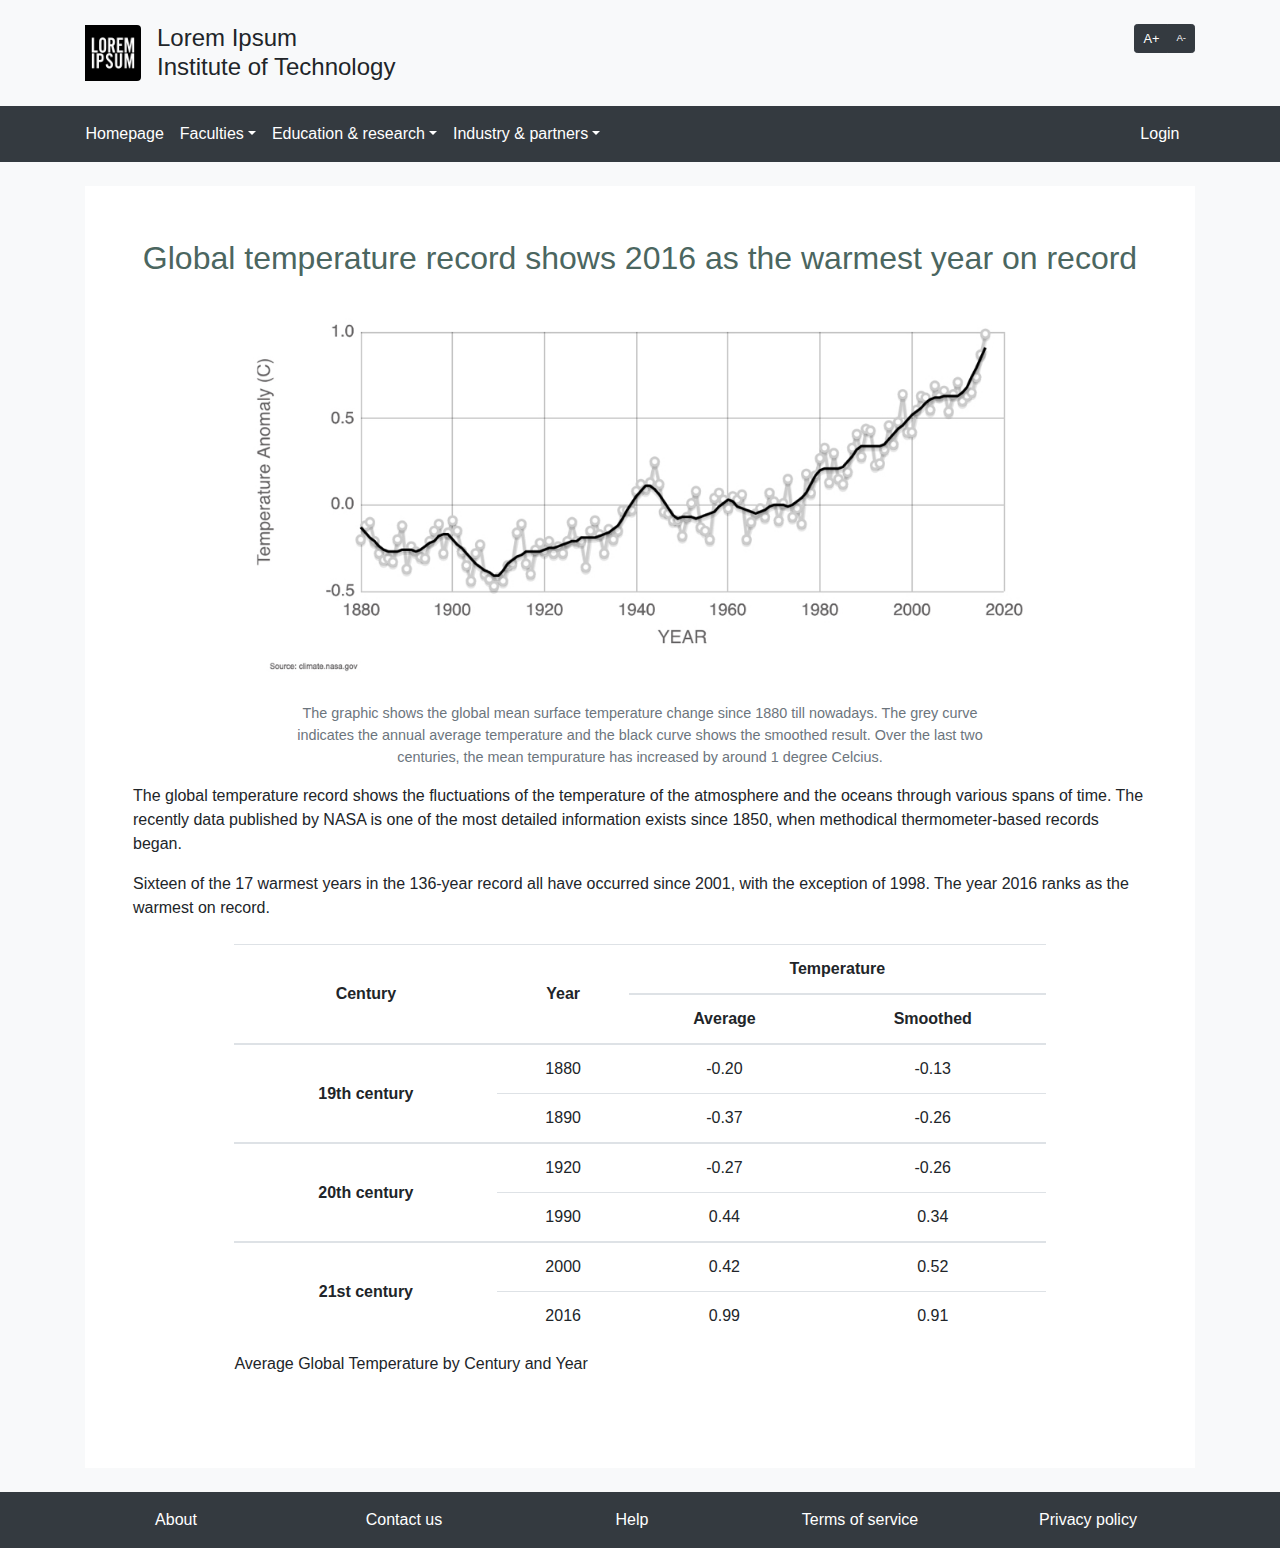
==== src/article.html @ b4b577c5 "#15 adds aria lable to toggle navbar button" ====
<!DOCTYPE html>
<html lang="en" id="root">
  <head>
    <meta charset="UTF-8" />
    <meta
      name="viewport"
      content="width=device-width, initial-scale=1, shrink-to-fit=no"
    />
    <meta http-equiv="X-UA-Compatible" content="ie=edge" />
    <title>Lorem Ipsum Institute of Technolgoy</title>
    <link href="./css/bootstrap.css" rel="stylesheet" />
    <link href="./css/common.css" rel="stylesheet" />
    <link href="./css/article.css" rel="stylesheet" />
  </head>

  <body class="d-flex flex-column bg-light">
    <header class="container-fluid d-none d-lg-block my-4 header" role="banner">
      <div class="container">
        <div class="row no-gutters">
          <div class="col-8 media">
            <img
              class="align-self-center mr-3 rounded-right logo"
              src="./img/logo.jpg"
            />
            <div class="media-body align-self-center">
              <div class="mb-0 title">
                Lorem Ipsum <br />Institute of Technology
              </div>
            </div>
          </div>
          <div class="col-4">
            <div class="btn-toolbar justify-content-end">
              <div class="btn-group btn-group-sm">
                <button
                  class="btn btn-dark font-increase-button"
                  id="font-increase-button"
                  aria-label="Increase font size"
                >
                  A+
                </button>
                <button
                  class="btn btn-dark font-decrease-button"
                  id="font-decrease-button"
                  aria-label="Decrease font size"
                >
                  A-
                </button>
              </div>
            </div>
          </div>
        </div>
      </div>
    </header>

    <nav class="container-fluid bg-dark nav" role="navigation">
      <div class="container">
        <div class="navbar navbar-dark bg-dark navbar-expand-lg px-0">
          <div class="navbar-brand d-lg-none">
            <img
              class="rounded-right"
              src="./img/logo.jpg"
              width="40"
              height="40"
            />
          </div>
          <button class="navbar-toggler" aria-label="collapse navbar" type="button">
            <span class="navbar-toggler-icon"></span>
          </button>
          <div class="collapse navbar-collapse" id="nav-bar-content">
            <div class="navbar-nav mr-auto">
              <div class="nav-item">
                <a class="nav-link" href="./" role="button">Homepage</a>
              </div>
              <div class="nav-item dropdown">
                <a
                  class="nav-link dropdown-toggle"
                  href="#"
                  id="nav-bar-faculties"
                  role="button"
                  >Faculties</a
                >
                <div class="dropdown-menu">
                  <div>
                    <a
                      class="dropdown-item"
                      href="./empty.html?title=Applied+sciences"
                      role="button"
                      >Applied sciences</a
                    >
                  </div>
                  <div>
                    <a
                      class="dropdown-item"
                      href="./empty.html?title=Architecture+%26+planning"
                      role="button"
                      >Architecture &amp; planning</a
                    >
                  </div>
                  <div>
                    <a
                      class="dropdown-item"
                      href="./empty.html?title=Construction+%26+environment"
                      role="button"
                      >Construction &amp; environment</a
                    >
                  </div>
                  <div>
                    <a
                      class="dropdown-item"
                      href="./empty.html?title=Engineering"
                      role="button"
                      >Engineering</a
                    >
                  </div>
                  <div>
                    <a
                      class="dropdown-item"
                      href="./empty.html?title=Health+%26+social+sciences"
                      role="button"
                      >Health &amp; social sciences</a
                    >
                  </div>
                </div>
              </div>
              <div class="nav-item dropdown">
                <a
                  class="nav-link dropdown-toggle"
                  href="#"
                  id="nav-bar-education"
                  role="button"
                  >Education &amp; research</a
                >
                <div class="dropdown-menu">
                  <div>
                    <a
                      class="dropdown-item"
                      href="./empty.html?title=Bachelor"
                      role="button"
                      >Bachelor</a
                    >
                  </div>
                  <div>
                    <a
                      class="dropdown-item"
                      href="./empty.html?title=Master"
                      role="button"
                      >Master</a
                    >
                  </div>
                  <div>
                    <a
                      class="dropdown-item"
                      href="./empty.html?title=Continuing+education"
                      role="button"
                      >Continuing education</a
                    >
                  </div>
                  <div>
                    <a
                      class="dropdown-item"
                      href="./empty.html?title=Doctorate"
                      role="button"
                      >Doctorate</a
                    >
                  </div>
                </div>
              </div>
              <div class="nav-item dropdown">
                <a
                  class="nav-link dropdown-toggle"
                  href="#"
                  id="nav-bar-industry"
                  role="button"
                  >Industry &amp; partners</a
                >
                <div class="dropdown-menu">
                  <div>
                    <a
                      class="dropdown-item"
                      href="./empty.html?title=Public+relations"
                      role="button"
                      >Public relations</a
                    >
                  </div>
                  <div>
                    <a
                      class="dropdown-item"
                      href="./empty.html?title=Commercialization"
                      role="button"
                      >Commercialization</a
                    >
                  </div>
                  <div>
                    <a
                      class="dropdown-item"
                      href="./empty.html?title=Sponsors+%26+partners"
                      role="button"
                      >Sponsors &amp; partners</a
                    >
                  </div>
                </div>
              </div>
            </div>
            <div class="navbar-nav">
              <div class="nav-item">
                <a class="nav-link" href="./login.html" role="button">Login</a>
              </div>
            </div>
          </div>
        </div>
        <div class="d-lg-none">
          <div class="btn-toolbar justify-content-end">
            <div class="btn-group btn-group-sm">
              <button
                class="btn btn-dark text-white font-increase-button"
                id="font-increase-button-1"
                aria-label="Increase font size"
              >
                A+
              </button>
              <button
                class="btn btn-dark text-white font-decrease-button"
                id="font-decrease-button-1"
                aria-label="Decrease font size"
              >
                A-
              </button>
            </div>
          </div>
        </div>
      </div>
    </nav>

    <main class="container mt-4 main" id="main" role="main">
      <div class="p-5 bg-white">
        <div class="text-primary text-center mb-4 title">
          Global temperature record shows 2016 as the warmest year on record
        </div>
        <div class="text-center wrapper">
          <img src="./img/temperature.jpg" class="figure-img img-fluid" />
          <p class="figure-caption text-center px-5">
            The graphic shows the global mean surface temperature change since
            1880 till nowadays. The grey curve indicates the annual average
            temperature and the black curve shows the smoothed result. Over the
            last two centuries, the mean tempurature has increased by around 1
            degree Celcius.
          </p>
        </div>
            <p>The global temperature record shows the fluctuations of the temperature of the atmosphere and the oceans through
                various spans of time. The recently data published by NASA is one of the most detailed information exists
                since 1850, when methodical thermometer-based records began.
            </p>
            <p>Sixteen of the 17 warmest years in the 136-year record all have occurred since 2001, with the exception of 1998.
                The year 2016 ranks as the warmest on record.</p>
            <div class="table-responsive mt-4 wrapper">
                <table class="table text-center">
                    <caption>
                        <p>Average Global Temperature by Century and Year</p>
                    </caption>
                    <col>
                    <col>
                    <colgroup span="2"></colgroup>
                    <thead>
                        <tr>
                            <th class="align-middle" scope="colgroup" rowspan="2">Century</th>
                            <th class="align-middle" scope="colgroup" rowspan="2">Year</th>
                            <th class="align-middle" scope="colgroup" colspan="2">Temperature</th>
                        </tr>
                        <tr>
                            <th class="align-middle" scope="col">Average</th>
                            <th class="align-middle" scope="col">Smoothed</th>
                        </tr>
                    </thead>
                    <tbody>
                        <tr>
                            <th class="align-middle" scope="rowgroup" rowspan="2">19th century</th>
                            <td>1880</td>
                            <td>-0.20</td>
                            <td>-0.13</td>
                        </tr>
                        <tr>
                            <td>1890</td>
                            <td>-0.37</td>
                            <td>-0.26</td>
                        </tr>
                    </tbody>
                    <tbody>
                        <tr>
                            <th class="align-middle" scope="rowgroup" rowspan="2">20th century</th>
                            <td>1920</td>
                            <td>-0.27</td>
                            <td>-0.26</td>
                        </tr>
                        <tr>
                            <td>1990</td>
                            <td>0.44</td>
                            <td>0.34</td>
                        </tr>
                    </tbody>
                    <tbody>
                        <tr>
                            <th class="align-middle" scope="rowgroup" rowspan="2">21st century</th>
                            <td>2000</td>
                            <td>0.42</td>
                            <td>0.52</td>
                        </tr>
                        <tr>
                            <td>2016</td>
                            <td>0.99</td>
                            <td>0.91</td>
                        </tr>
                    </tbody>
                </table>
            </div>
        </div>
    </main>

    <footer class="container-fluid bg-dark mt-4 footer" role="contentinfo">
      <div class="container text-center py-3">
        <div class="row justify-content-around">
          <a
            class="col-12 col-md mr-3 text-white"
            href="./empty.html?title=About"
            role="button"
            >About</a
          >
          <a
            class="col-12 col-md mr-3 text-white"
            href="./empty.html?title=Contact+us"
            role="button"
            >Contact us</a
          >
          <a
            class="col-12 col-md mr-3 text-white"
            href="./empty.html?title=Help"
            role="button"
            >Help</a
          >
          <a
            class="col-12 col-md mr-3 text-white"
            href="./empty.html?title=Terms+of+services"
            role="button"
            >Terms of service</a
          >
          <a
            class="col-12 col-md mr-3 text-white"
            href="./empty.html?title=Privacy+policy"
            role="button"
            >Privacy policy</a
          >
        </div>
      </div>
    </footer>

    <script type="text/javascript" src="./js/jquery.js"></script>
    <script type="text/javascript" src="./js/popper.js"></script>
    <script type="text/javascript" src="./js/bootstrap.js"></script>
    <script type="text/javascript" src="./js/common.js"></script>
    <script type="text/javascript" src="./js/article.js"></script>
</body>
</body>

  </body>

</html>
---- src/css/common.css ----
html {
  font-size: 1rem;
}

body,
html {
  height: 100%;
}

body a,
body div,
body p {
  color: #212529;
}

body a:hover {
  color: #007bff;
}

.title {
  font-size: 2rem;
  font-weight: 100;
}

.subtitle {
  font-size: 1.2rem;
}

.header .logo {
  height: 3.5rem;
  width: 3.5rem;
}

.header .title {
  font-size: 1.5rem;
  line-height: 1.8rem;
}

.header .font-increase-button,
.nav .font-increase-button {
  font-size: 0.8rem;
}

.header .font-decrease-button,
.nav .font-decrease-button {
  font-size: 0.6rem;
}

.footer,
.header,
.nav {
  flex: 0 0 auto;
}

.main {
  flex: 1 0 auto;
}
---- src/css/article.css ----
.main .wrapper {
  margin: auto;
  width: 80%;
}
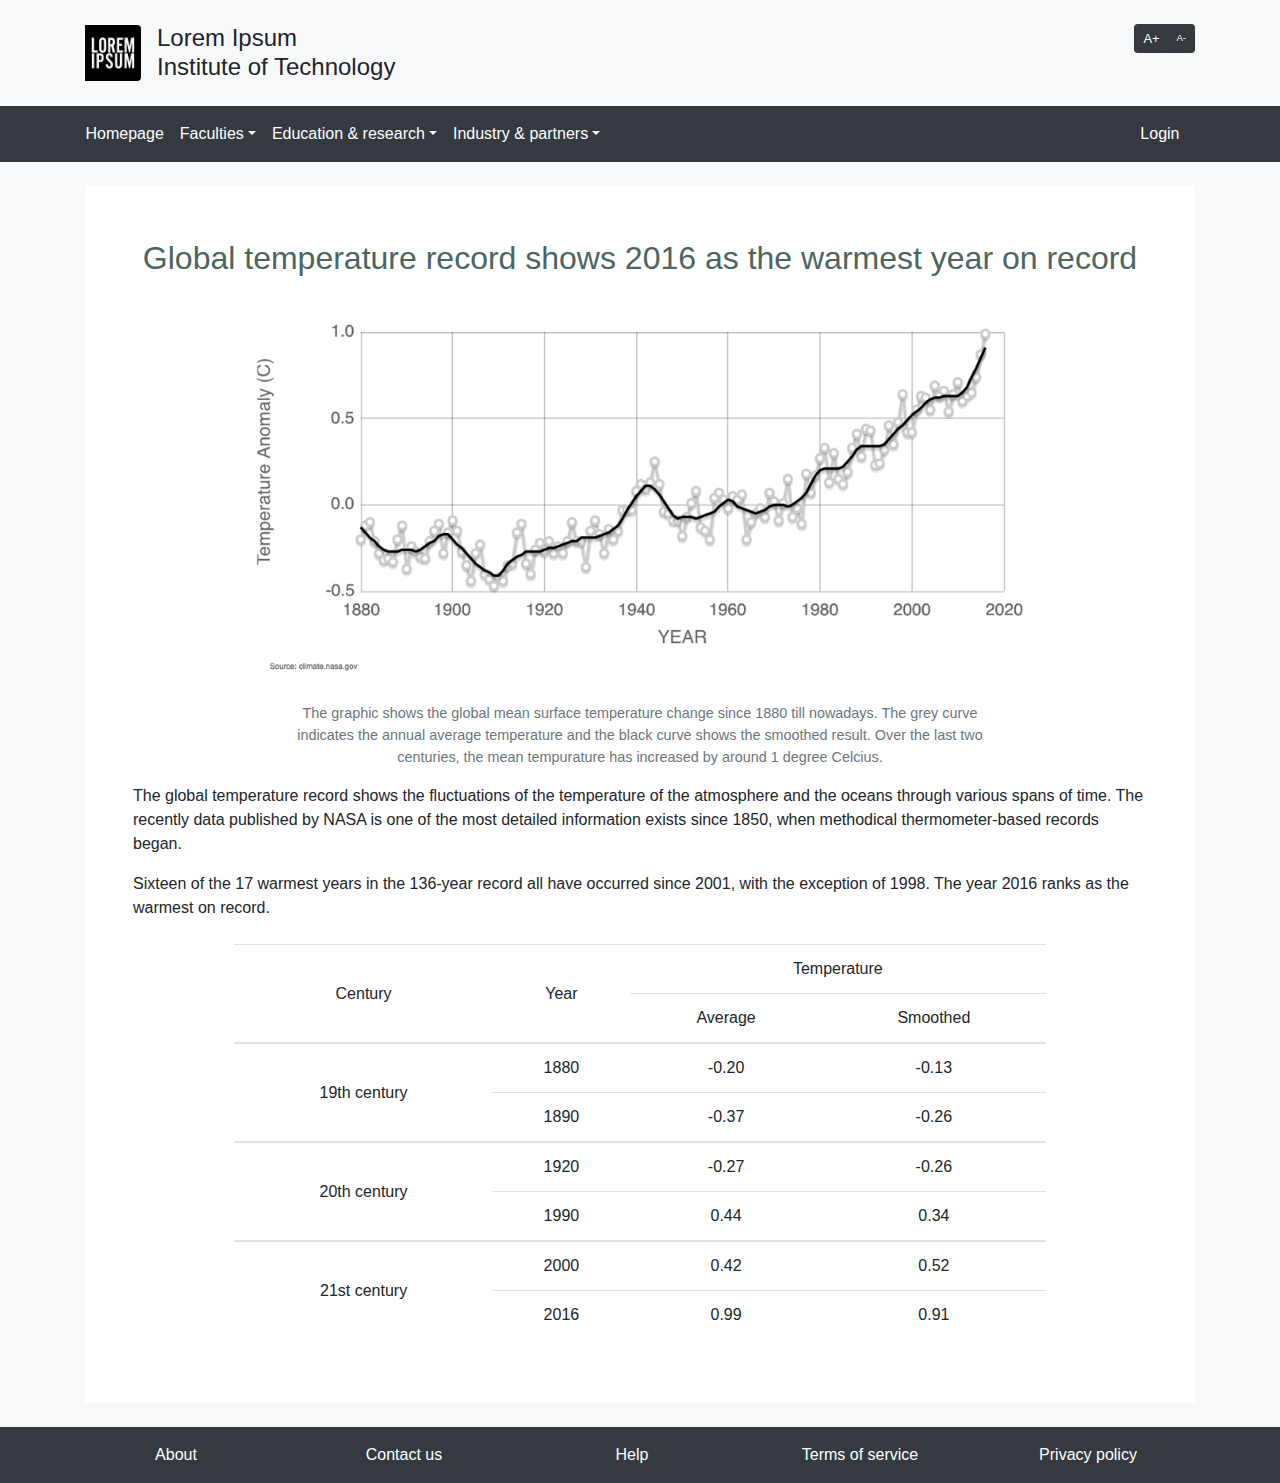
==== commit e481d3ee: "ex 4 & 5" ====
--- a/src/article.html
+++ b/src/article.html
@@ -1,251 +1,133 @@
 <!DOCTYPE html>
 <html lang="en" id="root">
-  <head>
-    <meta charset="UTF-8" />
-    <meta
-      name="viewport"
-      content="width=device-width, initial-scale=1, shrink-to-fit=no"
-    />
-    <meta http-equiv="X-UA-Compatible" content="ie=edge" />
+
+<head>
+    <meta charset="UTF-8">
+    <meta name="viewport" content="width=device-width, initial-scale=1, shrink-to-fit=no">
+    <meta http-equiv="X-UA-Compatible" content="ie=edge">
     <title>Lorem Ipsum Institute of Technolgoy</title>
-    <link href="./css/bootstrap.css" rel="stylesheet" />
-    <link href="./css/common.css" rel="stylesheet" />
-    <link href="./css/article.css" rel="stylesheet" />
-  </head>
-
-  <body class="d-flex flex-column bg-light">
-    <header class="container-fluid d-none d-lg-block my-4 header" role="banner">
-      <div class="container">
-        <div class="row no-gutters">
-          <div class="col-8 media">
-            <img
-              class="align-self-center mr-3 rounded-right logo"
-              src="./img/logo.jpg"
-            />
-            <div class="media-body align-self-center">
-              <div class="mb-0 title">
-                Lorem Ipsum <br />Institute of Technology
-              </div>
-            </div>
-          </div>
-          <div class="col-4">
-            <div class="btn-toolbar justify-content-end">
-              <div class="btn-group btn-group-sm">
-                <button
-                  class="btn btn-dark font-increase-button"
-                  id="font-increase-button"
-                  aria-label="Increase font size"
-                >
-                  A+
+    <link href="./css/bootstrap.css" rel="stylesheet">
+    <link href="./css/common.css" rel="stylesheet">
+    <link href="./css/article.css" rel="stylesheet">
+</head>
+
+<body class="d-flex flex-column bg-light">
+    <div class="container-fluid d-none d-lg-block my-4 header">
+        <div class="container">
+            <div class="row no-gutters">
+                <div class="col-8 media">
+                    <img class="align-self-center mr-3 rounded-right logo" src="./img/logo.jpg" alt="Logo">
+                    <div class="media-body align-self-center">
+                        <div class="mb-0 title">Lorem Ipsum
+                            <br>Institute of Technology
+                        </div>
+                    </div>
+                </div>
+                <div class="col-4">
+                    <div class="btn-toolbar justify-content-end">
+                        <div class="btn-group btn-group-sm">
+                            <button class="btn btn-dark font-increase-button" id="font-increase-button">A+</button>
+                            <button class="btn btn-dark font-decrease-button" id="font-decrease-button">A-</button>
+                        </div>
+                    </div>
+                </div>
+            </div>
+        </div>
+    </div>
+
+    <div class="container-fluid bg-dark nav">
+        <div class="container">
+            <div class="navbar navbar-dark bg-dark navbar-expand-lg px-0">
+                <div class="navbar-brand d-lg-none">
+                    <img class="rounded-right" src="./img/logo.jpg" width="40" height="40" alt="Logo">
+                </div>
+                <button class="navbar-toggler" type="button">
+                    <span class="navbar-toggler-icon"></span>
                 </button>
-                <button
-                  class="btn btn-dark font-decrease-button"
-                  id="font-decrease-button"
-                  aria-label="Decrease font size"
-                >
-                  A-
-                </button>
-              </div>
-            </div>
-          </div>
-        </div>
-      </div>
-    </header>
-
-    <nav class="container-fluid bg-dark nav" role="navigation">
-      <div class="container">
-        <div class="navbar navbar-dark bg-dark navbar-expand-lg px-0">
-          <div class="navbar-brand d-lg-none">
-            <img
-              class="rounded-right"
-              src="./img/logo.jpg"
-              width="40"
-              height="40"
-            />
-          </div>
-          <button class="navbar-toggler" aria-label="collapse navbar" type="button">
-            <span class="navbar-toggler-icon"></span>
-          </button>
-          <div class="collapse navbar-collapse" id="nav-bar-content">
-            <div class="navbar-nav mr-auto">
-              <div class="nav-item">
-                <a class="nav-link" href="./" role="button">Homepage</a>
-              </div>
-              <div class="nav-item dropdown">
-                <a
-                  class="nav-link dropdown-toggle"
-                  href="#"
-                  id="nav-bar-faculties"
-                  role="button"
-                  >Faculties</a
-                >
-                <div class="dropdown-menu">
-                  <div>
-                    <a
-                      class="dropdown-item"
-                      href="./empty.html?title=Applied+sciences"
-                      role="button"
-                      >Applied sciences</a
-                    >
-                  </div>
-                  <div>
-                    <a
-                      class="dropdown-item"
-                      href="./empty.html?title=Architecture+%26+planning"
-                      role="button"
-                      >Architecture &amp; planning</a
-                    >
-                  </div>
-                  <div>
-                    <a
-                      class="dropdown-item"
-                      href="./empty.html?title=Construction+%26+environment"
-                      role="button"
-                      >Construction &amp; environment</a
-                    >
-                  </div>
-                  <div>
-                    <a
-                      class="dropdown-item"
-                      href="./empty.html?title=Engineering"
-                      role="button"
-                      >Engineering</a
-                    >
-                  </div>
-                  <div>
-                    <a
-                      class="dropdown-item"
-                      href="./empty.html?title=Health+%26+social+sciences"
-                      role="button"
-                      >Health &amp; social sciences</a
-                    >
-                  </div>
-                </div>
-              </div>
-              <div class="nav-item dropdown">
-                <a
-                  class="nav-link dropdown-toggle"
-                  href="#"
-                  id="nav-bar-education"
-                  role="button"
-                  >Education &amp; research</a
-                >
-                <div class="dropdown-menu">
-                  <div>
-                    <a
-                      class="dropdown-item"
-                      href="./empty.html?title=Bachelor"
-                      role="button"
-                      >Bachelor</a
-                    >
-                  </div>
-                  <div>
-                    <a
-                      class="dropdown-item"
-                      href="./empty.html?title=Master"
-                      role="button"
-                      >Master</a
-                    >
-                  </div>
-                  <div>
-                    <a
-                      class="dropdown-item"
-                      href="./empty.html?title=Continuing+education"
-                      role="button"
-                      >Continuing education</a
-                    >
-                  </div>
-                  <div>
-                    <a
-                      class="dropdown-item"
-                      href="./empty.html?title=Doctorate"
-                      role="button"
-                      >Doctorate</a
-                    >
-                  </div>
-                </div>
-              </div>
-              <div class="nav-item dropdown">
-                <a
-                  class="nav-link dropdown-toggle"
-                  href="#"
-                  id="nav-bar-industry"
-                  role="button"
-                  >Industry &amp; partners</a
-                >
-                <div class="dropdown-menu">
-                  <div>
-                    <a
-                      class="dropdown-item"
-                      href="./empty.html?title=Public+relations"
-                      role="button"
-                      >Public relations</a
-                    >
-                  </div>
-                  <div>
-                    <a
-                      class="dropdown-item"
-                      href="./empty.html?title=Commercialization"
-                      role="button"
-                      >Commercialization</a
-                    >
-                  </div>
-                  <div>
-                    <a
-                      class="dropdown-item"
-                      href="./empty.html?title=Sponsors+%26+partners"
-                      role="button"
-                      >Sponsors &amp; partners</a
-                    >
-                  </div>
-                </div>
-              </div>
-            </div>
-            <div class="navbar-nav">
-              <div class="nav-item">
-                <a class="nav-link" href="./login.html" role="button">Login</a>
-              </div>
-            </div>
-          </div>
-        </div>
-        <div class="d-lg-none">
-          <div class="btn-toolbar justify-content-end">
-            <div class="btn-group btn-group-sm">
-              <button
-                class="btn btn-dark text-white font-increase-button"
-                id="font-increase-button-1"
-                aria-label="Increase font size"
-              >
-                A+
-              </button>
-              <button
-                class="btn btn-dark text-white font-decrease-button"
-                id="font-decrease-button-1"
-                aria-label="Decrease font size"
-              >
-                A-
-              </button>
-            </div>
-          </div>
-        </div>
-      </div>
-    </nav>
-
-    <main class="container mt-4 main" id="main" role="main">
-      <div class="p-5 bg-white">
-        <div class="text-primary text-center mb-4 title">
-          Global temperature record shows 2016 as the warmest year on record
-        </div>
-        <div class="text-center wrapper">
-          <img src="./img/temperature.jpg" class="figure-img img-fluid" />
-          <p class="figure-caption text-center px-5">
-            The graphic shows the global mean surface temperature change since
-            1880 till nowadays. The grey curve indicates the annual average
-            temperature and the black curve shows the smoothed result. Over the
-            last two centuries, the mean tempurature has increased by around 1
-            degree Celcius.
-          </p>
-        </div>
+                <div class="collapse navbar-collapse" id="nav-bar-content">
+                    <div class="navbar-nav mr-auto">
+                        <div class="nav-item">
+                            <a class="nav-link" href="./">Homepage</a>
+                        </div>
+                        <div class="nav-item dropdown">
+                            <a class="nav-link dropdown-toggle" href="#" id="nav-bar-faculties">Faculties</a>
+                            <div class="dropdown-menu">
+                                <div>
+                                    <a class="dropdown-item" href="./empty.html?title=Applied+sciences">Applied sciences</a>
+                                </div>
+                                <div>
+                                    <a class="dropdown-item" href="./empty.html?title=Architecture+%26+planning">Architecture &amp; planning</a>
+                                </div>
+                                <div>
+                                    <a class="dropdown-item" href="./empty.html?title=Construction+%26+environment">Construction &amp; environment</a>
+                                </div>
+                                <div>
+                                    <a class="dropdown-item" href="./empty.html?title=Engineering">Engineering</a>
+                                </div>
+                                <div>
+                                    <a class="dropdown-item" href="./empty.html?title=Health+%26+social+sciences">Health &amp; social sciences</a>
+                                </div>
+                            </div>
+                        </div>
+                        <div class="nav-item dropdown">
+                            <a class="nav-link dropdown-toggle" href="#" id="nav-bar-education">Education &amp; research</a>
+                            <div class="dropdown-menu">
+                                <div>
+                                    <a class="dropdown-item" href="./empty.html?title=Bachelor">Bachelor</a>
+                                </div>
+                                <div>
+                                    <a class="dropdown-item" href="./empty.html?title=Master">Master</a>
+                                </div>
+                                <div>
+                                    <a class="dropdown-item" href="./empty.html?title=Continuing+education">Continuing education</a>
+                                </div>
+                                <div>
+                                    <a class="dropdown-item" href="./empty.html?title=Doctorate">Doctorate</a>
+                                </div>
+                            </div>
+                        </div>
+                        <div class="nav-item dropdown">
+                            <a class="nav-link dropdown-toggle" href="#" id="nav-bar-industry">Industry &amp; partners</a>
+                            <div class="dropdown-menu">
+                                <div>
+                                    <a class="dropdown-item" href="./empty.html?title=Public+relations">Public relations</a>
+                                </div>
+                                <div>
+                                    <a class="dropdown-item" href="./empty.html?title=Commercialization">Commercialization</a>
+                                </div>
+                                <div>
+                                    <a class="dropdown-item" href="./empty.html?title=Sponsors+%26+partners">Sponsors &amp; partners</a>
+                                </div>
+                            </div>
+                        </div>
+                    </div>
+                    <div class="navbar-nav">
+                        <div class="nav-item">
+                            <a class="nav-link" href="./login.html">Login</a>
+                        </div>
+                    </div>
+                </div>
+            </div>
+            <div class="d-lg-none">
+                <div class="btn-toolbar justify-content-end">
+                    <div class="btn-group btn-group-sm">
+                        <button class="btn btn-dark text-white font-increase-button" id="font-increase-button-1">A+</button>
+                        <button class="btn btn-dark text-white font-decrease-button" id="font-decrease-button-1">A-</button>
+                    </div>
+                </div>
+            </div>
+        </div>
+    </div>
+
+    <div class="container mt-4 main" id="main">
+        <div class="p-5 bg-white">
+            <div class="text-primary text-center mb-4 title">Global temperature record shows 2016 as the warmest year on record</div>
+            <div class="text-center wrapper">
+                <img src="./img/temperature.jpg" class="figure-img img-fluid" alt="Line chart of the global Mean Temprature" aria-describedby="temprature-description">
+                <p id="temprature-description" class="figure-caption text-center px-5">The graphic shows the global mean surface temperature change since 1880 till nowadays. The grey curve indicates
+                    the annual average temperature and the black curve shows the smoothed result. Over the last two centuries,
+                    the mean tempurature has increased by around 1 degree Celcius.</p>
+            </div>
             <p>The global temperature record shows the fluctuations of the temperature of the atmosphere and the oceans through
                 various spans of time. The recently data published by NASA is one of the most detailed information exists
                 since 1850, when methodical thermometer-based records began.
@@ -254,26 +136,23 @@
                 The year 2016 ranks as the warmest on record.</p>
             <div class="table-responsive mt-4 wrapper">
                 <table class="table text-center">
-                    <caption>
-                        <p>Average Global Temperature by Century and Year</p>
-                    </caption>
                     <col>
                     <col>
                     <colgroup span="2"></colgroup>
-                    <thead>
-                        <tr>
-                            <th class="align-middle" scope="colgroup" rowspan="2">Century</th>
-                            <th class="align-middle" scope="colgroup" rowspan="2">Year</th>
-                            <th class="align-middle" scope="colgroup" colspan="2">Temperature</th>
-                        </tr>
-                        <tr>
-                            <th class="align-middle" scope="col">Average</th>
-                            <th class="align-middle" scope="col">Smoothed</th>
-                        </tr>
-                    </thead>
+                    <tbody class="thead-dark">
+                        <tr>
+                            <td class="align-middle" rowspan="2">Century</td>
+                            <td class="align-middle" rowspan="2">Year</td>
+                            <td class="align-middle" colspan="2">Temperature</td>
+                        </tr>
+                        <tr>
+                            <td class="align-middle">Average</td>
+                            <td class="align-middle">Smoothed</td>
+                        </tr>
+                    </tbody>
                     <tbody>
                         <tr>
-                            <th class="align-middle" scope="rowgroup" rowspan="2">19th century</th>
+                            <td class="align-middle" rowspan="2">19th century</td>
                             <td>1880</td>
                             <td>-0.20</td>
                             <td>-0.13</td>
@@ -286,7 +165,7 @@
                     </tbody>
                     <tbody>
                         <tr>
-                            <th class="align-middle" scope="rowgroup" rowspan="2">20th century</th>
+                            <td class="align-middle" rowspan="2">20th century</td>
                             <td>1920</td>
                             <td>-0.27</td>
                             <td>-0.26</td>
@@ -299,7 +178,7 @@
                     </tbody>
                     <tbody>
                         <tr>
-                            <th class="align-middle" scope="rowgroup" rowspan="2">21st century</th>
+                            <td class="align-middle" rowspan="2">21st century</td>
                             <td>2000</td>
                             <td>0.42</td>
                             <td>0.52</td>
@@ -313,53 +192,25 @@
                 </table>
             </div>
         </div>
-    </main>
-
-    <footer class="container-fluid bg-dark mt-4 footer" role="contentinfo">
-      <div class="container text-center py-3">
-        <div class="row justify-content-around">
-          <a
-            class="col-12 col-md mr-3 text-white"
-            href="./empty.html?title=About"
-            role="button"
-            >About</a
-          >
-          <a
-            class="col-12 col-md mr-3 text-white"
-            href="./empty.html?title=Contact+us"
-            role="button"
-            >Contact us</a
-          >
-          <a
-            class="col-12 col-md mr-3 text-white"
-            href="./empty.html?title=Help"
-            role="button"
-            >Help</a
-          >
-          <a
-            class="col-12 col-md mr-3 text-white"
-            href="./empty.html?title=Terms+of+services"
-            role="button"
-            >Terms of service</a
-          >
-          <a
-            class="col-12 col-md mr-3 text-white"
-            href="./empty.html?title=Privacy+policy"
-            role="button"
-            >Privacy policy</a
-          >
-        </div>
-      </div>
-    </footer>
-
+    </div>
+
+    <div class="container-fluid bg-dark mt-4 footer">
+        <div class="container text-center py-3">
+            <div class="row justify-content-around">
+                <a class="col-12 col-md mr-3 text-white" href="./empty.html?title=About">About</a>
+                <a class="col-12 col-md mr-3 text-white" href="./empty.html?title=Contact+us">Contact us</a>
+                <a class="col-12 col-md mr-3 text-white" href="./empty.html?title=Help">Help</a>
+                <a class="col-12 col-md mr-3 text-white" href="./empty.html?title=Terms+of+services">Terms of service</a>
+                <a class="col-12 col-md mr-3 text-white" href="./empty.html?title=Privacy+policy">Privacy policy</a>
+            </div>
+        </div>
+    </div>
+    
     <script type="text/javascript" src="./js/jquery.js"></script>
     <script type="text/javascript" src="./js/popper.js"></script>
     <script type="text/javascript" src="./js/bootstrap.js"></script>
     <script type="text/javascript" src="./js/common.js"></script>
     <script type="text/javascript" src="./js/article.js"></script>
 </body>
-</body>
-
-  </body>
 
 </html>
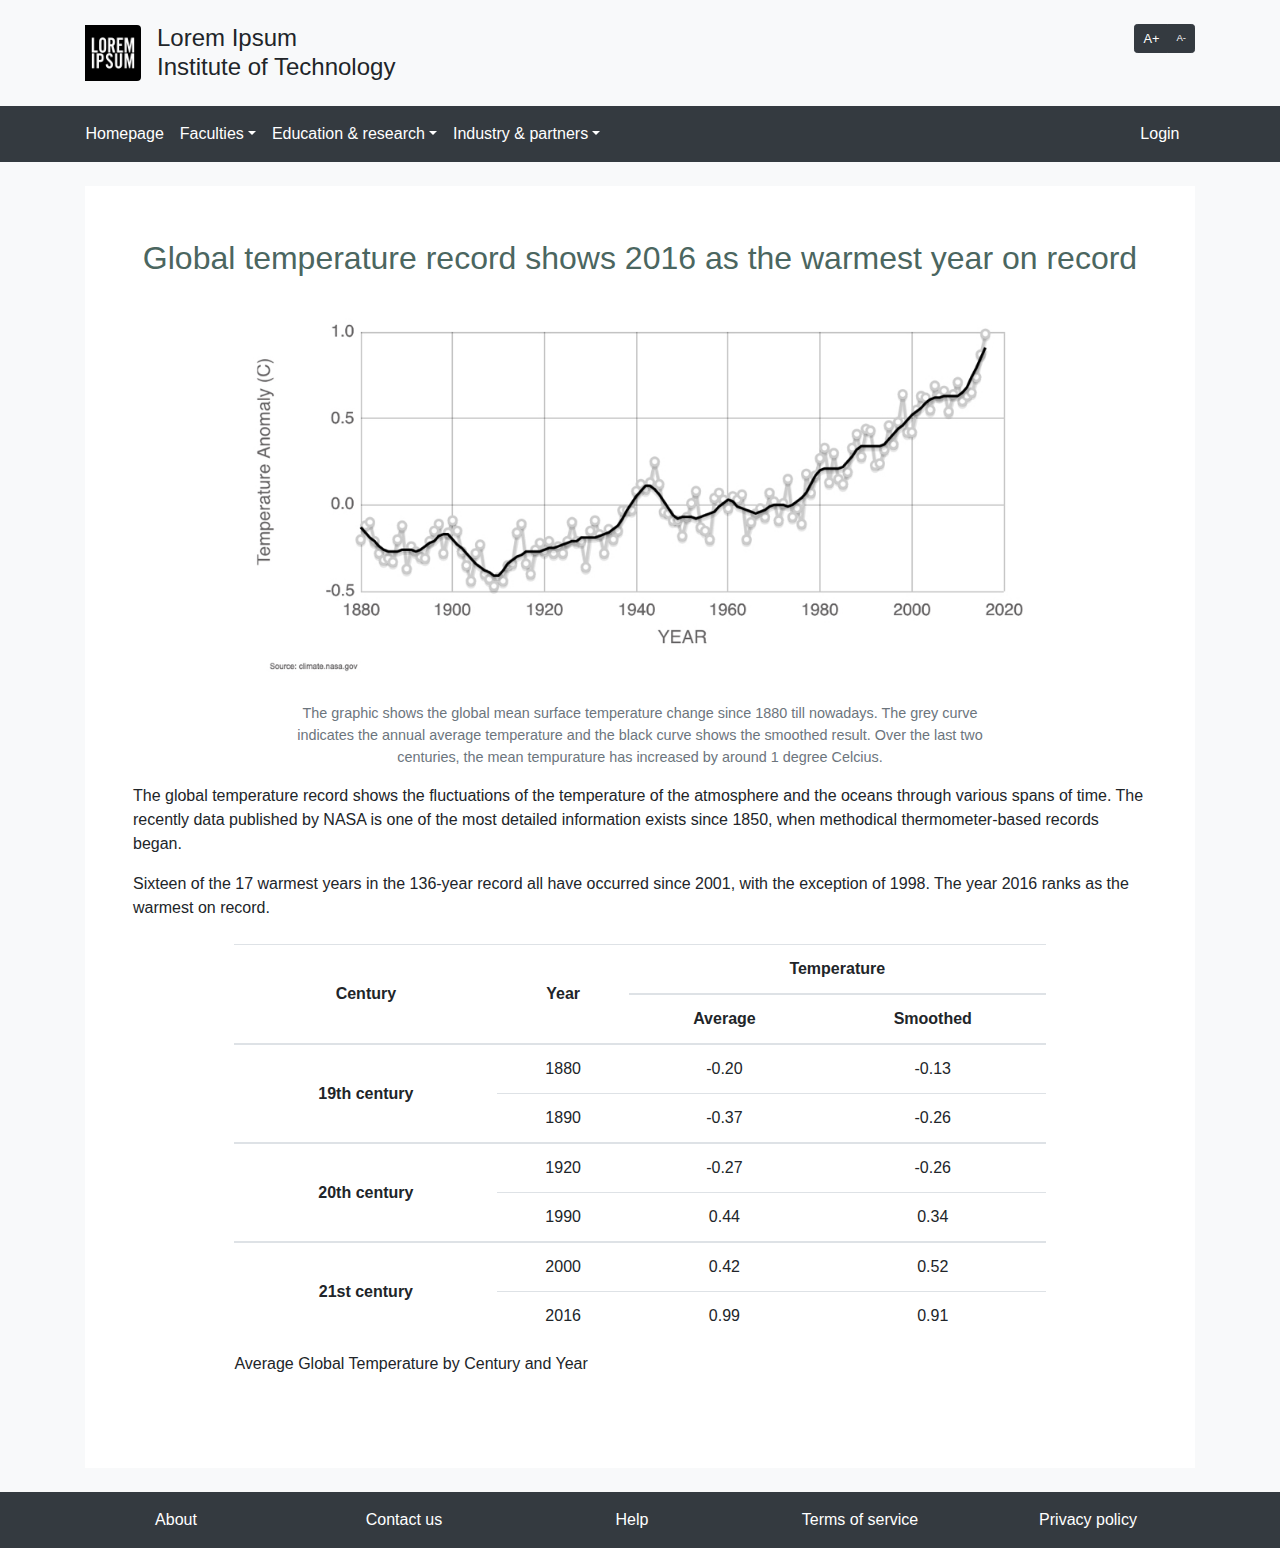
==== commit 9ce2ce57: "Merge branch 'main' of https://github.com/flyingbeat/accessibility-webapp" ====
--- a/src/article.html
+++ b/src/article.html
@@ -1,133 +1,253 @@
 <!DOCTYPE html>
 <html lang="en" id="root">
-
-<head>
-    <meta charset="UTF-8">
-    <meta name="viewport" content="width=device-width, initial-scale=1, shrink-to-fit=no">
-    <meta http-equiv="X-UA-Compatible" content="ie=edge">
+  <head>
+    <meta charset="UTF-8" />
+    <meta
+      name="viewport"
+      content="width=device-width, initial-scale=1, shrink-to-fit=no"
+    />
+    <meta http-equiv="X-UA-Compatible" content="ie=edge" />
     <title>Lorem Ipsum Institute of Technolgoy</title>
-    <link href="./css/bootstrap.css" rel="stylesheet">
-    <link href="./css/common.css" rel="stylesheet">
-    <link href="./css/article.css" rel="stylesheet">
-</head>
-
-<body class="d-flex flex-column bg-light">
-    <div class="container-fluid d-none d-lg-block my-4 header">
-        <div class="container">
-            <div class="row no-gutters">
-                <div class="col-8 media">
-                    <img class="align-self-center mr-3 rounded-right logo" src="./img/logo.jpg" alt="Logo">
-                    <div class="media-body align-self-center">
-                        <div class="mb-0 title">Lorem Ipsum
-                            <br>Institute of Technology
-                        </div>
-                    </div>
+    <link href="./css/bootstrap.css" rel="stylesheet" />
+    <link href="./css/common.css" rel="stylesheet" />
+    <link href="./css/article.css" rel="stylesheet" />
+  </head>
+
+  <body class="d-flex flex-column bg-light">
+    <header class="container-fluid d-none d-lg-block my-4 header" role="banner">
+      <div class="container">
+        <div class="row no-gutters">
+          <div class="col-8 media">
+            <img
+              class="align-self-center mr-3 rounded-right logo"
+              src="./img/logo.jpg"
+              alt="Logo of the Lorem Ipsum Institute of Technology"
+            />
+            <div class="media-body align-self-center">
+              <div class="mb-0 title">
+                Lorem Ipsum <br />Institute of Technology
+              </div>
+            </div>
+          </div>
+          <div class="col-4">
+            <div class="btn-toolbar justify-content-end">
+              <div class="btn-group btn-group-sm">
+                <button
+                  class="btn btn-dark font-increase-button"
+                  id="font-increase-button"
+                  aria-label="Increase font size"
+                >
+                  A+
+                </button>
+                <button
+                  class="btn btn-dark font-decrease-button"
+                  id="font-decrease-button"
+                  aria-label="Decrease font size"
+                >
+                  A-
+                </button>
+              </div>
+            </div>
+          </div>
+        </div>
+      </div>
+    </header>
+
+    <nav class="container-fluid bg-dark nav" role="navigation">
+      <div class="container">
+        <div class="navbar navbar-dark bg-dark navbar-expand-lg px-0">
+          <div class="navbar-brand d-lg-none">
+            <img
+              class="rounded-right"
+              src="./img/logo.jpg"
+              width="40"
+              height="40"
+              alt="Logo of the Lorem Ipsum Institute of Technology"
+            />
+          </div>
+          <button class="navbar-toggler" type="button">
+            <span class="navbar-toggler-icon"></span>
+          </button>
+          <div class="collapse navbar-collapse" id="nav-bar-content">
+            <div class="navbar-nav mr-auto">
+              <div class="nav-item">
+                <a class="nav-link" href="./" role="button">Homepage</a>
+              </div>
+              <div class="nav-item dropdown">
+                <a
+                  class="nav-link dropdown-toggle"
+                  href="#"
+                  id="nav-bar-faculties"
+                  role="button"
+                  >Faculties</a
+                >
+                <div class="dropdown-menu">
+                  <div>
+                    <a
+                      class="dropdown-item"
+                      href="./empty.html?title=Applied+sciences"
+                      role="button"
+                      >Applied sciences</a
+                    >
+                  </div>
+                  <div>
+                    <a
+                      class="dropdown-item"
+                      href="./empty.html?title=Architecture+%26+planning"
+                      role="button"
+                      >Architecture &amp; planning</a
+                    >
+                  </div>
+                  <div>
+                    <a
+                      class="dropdown-item"
+                      href="./empty.html?title=Construction+%26+environment"
+                      role="button"
+                      >Construction &amp; environment</a
+                    >
+                  </div>
+                  <div>
+                    <a
+                      class="dropdown-item"
+                      href="./empty.html?title=Engineering"
+                      role="button"
+                      >Engineering</a
+                    >
+                  </div>
+                  <div>
+                    <a
+                      class="dropdown-item"
+                      href="./empty.html?title=Health+%26+social+sciences"
+                      role="button"
+                      >Health &amp; social sciences</a
+                    >
+                  </div>
                 </div>
-                <div class="col-4">
-                    <div class="btn-toolbar justify-content-end">
-                        <div class="btn-group btn-group-sm">
-                            <button class="btn btn-dark font-increase-button" id="font-increase-button">A+</button>
-                            <button class="btn btn-dark font-decrease-button" id="font-decrease-button">A-</button>
-                        </div>
-                    </div>
+              </div>
+              <div class="nav-item dropdown">
+                <a
+                  class="nav-link dropdown-toggle"
+                  href="#"
+                  id="nav-bar-education"
+                  role="button"
+                  >Education &amp; research</a
+                >
+                <div class="dropdown-menu">
+                  <div>
+                    <a
+                      class="dropdown-item"
+                      href="./empty.html?title=Bachelor"
+                      role="button"
+                      >Bachelor</a
+                    >
+                  </div>
+                  <div>
+                    <a
+                      class="dropdown-item"
+                      href="./empty.html?title=Master"
+                      role="button"
+                      >Master</a
+                    >
+                  </div>
+                  <div>
+                    <a
+                      class="dropdown-item"
+                      href="./empty.html?title=Continuing+education"
+                      role="button"
+                      >Continuing education</a
+                    >
+                  </div>
+                  <div>
+                    <a
+                      class="dropdown-item"
+                      href="./empty.html?title=Doctorate"
+                      role="button"
+                      >Doctorate</a
+                    >
+                  </div>
                 </div>
-            </div>
-        </div>
-    </div>
-
-    <div class="container-fluid bg-dark nav">
-        <div class="container">
-            <div class="navbar navbar-dark bg-dark navbar-expand-lg px-0">
-                <div class="navbar-brand d-lg-none">
-                    <img class="rounded-right" src="./img/logo.jpg" width="40" height="40" alt="Logo">
+              </div>
+              <div class="nav-item dropdown">
+                <a
+                  class="nav-link dropdown-toggle"
+                  href="#"
+                  id="nav-bar-industry"
+                  role="button"
+                  >Industry &amp; partners</a
+                >
+                <div class="dropdown-menu">
+                  <div>
+                    <a
+                      class="dropdown-item"
+                      href="./empty.html?title=Public+relations"
+                      role="button"
+                      >Public relations</a
+                    >
+                  </div>
+                  <div>
+                    <a
+                      class="dropdown-item"
+                      href="./empty.html?title=Commercialization"
+                      role="button"
+                      >Commercialization</a
+                    >
+                  </div>
+                  <div>
+                    <a
+                      class="dropdown-item"
+                      href="./empty.html?title=Sponsors+%26+partners"
+                      role="button"
+                      >Sponsors &amp; partners</a
+                    >
+                  </div>
                 </div>
-                <button class="navbar-toggler" type="button">
-                    <span class="navbar-toggler-icon"></span>
-                </button>
-                <div class="collapse navbar-collapse" id="nav-bar-content">
-                    <div class="navbar-nav mr-auto">
-                        <div class="nav-item">
-                            <a class="nav-link" href="./">Homepage</a>
-                        </div>
-                        <div class="nav-item dropdown">
-                            <a class="nav-link dropdown-toggle" href="#" id="nav-bar-faculties">Faculties</a>
-                            <div class="dropdown-menu">
-                                <div>
-                                    <a class="dropdown-item" href="./empty.html?title=Applied+sciences">Applied sciences</a>
-                                </div>
-                                <div>
-                                    <a class="dropdown-item" href="./empty.html?title=Architecture+%26+planning">Architecture &amp; planning</a>
-                                </div>
-                                <div>
-                                    <a class="dropdown-item" href="./empty.html?title=Construction+%26+environment">Construction &amp; environment</a>
-                                </div>
-                                <div>
-                                    <a class="dropdown-item" href="./empty.html?title=Engineering">Engineering</a>
-                                </div>
-                                <div>
-                                    <a class="dropdown-item" href="./empty.html?title=Health+%26+social+sciences">Health &amp; social sciences</a>
-                                </div>
-                            </div>
-                        </div>
-                        <div class="nav-item dropdown">
-                            <a class="nav-link dropdown-toggle" href="#" id="nav-bar-education">Education &amp; research</a>
-                            <div class="dropdown-menu">
-                                <div>
-                                    <a class="dropdown-item" href="./empty.html?title=Bachelor">Bachelor</a>
-                                </div>
-                                <div>
-                                    <a class="dropdown-item" href="./empty.html?title=Master">Master</a>
-                                </div>
-                                <div>
-                                    <a class="dropdown-item" href="./empty.html?title=Continuing+education">Continuing education</a>
-                                </div>
-                                <div>
-                                    <a class="dropdown-item" href="./empty.html?title=Doctorate">Doctorate</a>
-                                </div>
-                            </div>
-                        </div>
-                        <div class="nav-item dropdown">
-                            <a class="nav-link dropdown-toggle" href="#" id="nav-bar-industry">Industry &amp; partners</a>
-                            <div class="dropdown-menu">
-                                <div>
-                                    <a class="dropdown-item" href="./empty.html?title=Public+relations">Public relations</a>
-                                </div>
-                                <div>
-                                    <a class="dropdown-item" href="./empty.html?title=Commercialization">Commercialization</a>
-                                </div>
-                                <div>
-                                    <a class="dropdown-item" href="./empty.html?title=Sponsors+%26+partners">Sponsors &amp; partners</a>
-                                </div>
-                            </div>
-                        </div>
-                    </div>
-                    <div class="navbar-nav">
-                        <div class="nav-item">
-                            <a class="nav-link" href="./login.html">Login</a>
-                        </div>
-                    </div>
-                </div>
-            </div>
-            <div class="d-lg-none">
-                <div class="btn-toolbar justify-content-end">
-                    <div class="btn-group btn-group-sm">
-                        <button class="btn btn-dark text-white font-increase-button" id="font-increase-button-1">A+</button>
-                        <button class="btn btn-dark text-white font-decrease-button" id="font-decrease-button-1">A-</button>
-                    </div>
-                </div>
-            </div>
-        </div>
-    </div>
-
-    <div class="container mt-4 main" id="main">
-        <div class="p-5 bg-white">
-            <div class="text-primary text-center mb-4 title">Global temperature record shows 2016 as the warmest year on record</div>
-            <div class="text-center wrapper">
-                <img src="./img/temperature.jpg" class="figure-img img-fluid" alt="Line chart of the global Mean Temprature" aria-describedby="temprature-description">
-                <p id="temprature-description" class="figure-caption text-center px-5">The graphic shows the global mean surface temperature change since 1880 till nowadays. The grey curve indicates
-                    the annual average temperature and the black curve shows the smoothed result. Over the last two centuries,
-                    the mean tempurature has increased by around 1 degree Celcius.</p>
-            </div>
+              </div>
+            </div>
+            <div class="navbar-nav">
+              <div class="nav-item">
+                <a class="nav-link" href="./login.html" role="button">Login</a>
+              </div>
+            </div>
+          </div>
+        </div>
+        <div class="d-lg-none">
+          <div class="btn-toolbar justify-content-end">
+            <div class="btn-group btn-group-sm">
+              <button
+                class="btn btn-dark text-white font-increase-button"
+                id="font-increase-button-1"
+                aria-label="Increase font size"
+              >
+                A+
+              </button>
+              <button
+                class="btn btn-dark text-white font-decrease-button"
+                id="font-decrease-button-1"
+                aria-label="Decrease font size"
+              >
+                A-
+              </button>
+            </div>
+          </div>
+        </div>
+      </div>
+    </nav>
+
+    <main class="container mt-4 main" id="main" role="main">
+      <div class="p-5 bg-white">
+        <div class="text-primary text-center mb-4 title">
+          Global temperature record shows 2016 as the warmest year on record
+        </div>
+        <div class="text-center wrapper">
+          <img src="./img/temperature.jpg" class="figure-img img-fluid"  alt="Line chart of the global Mean Temprature" aria-describedby="temprature-description"/>
+          <p  id="temprature-description" class="figure-caption text-center px-5">
+            The graphic shows the global mean surface temperature change since
+            1880 till nowadays. The grey curve indicates the annual average
+            temperature and the black curve shows the smoothed result. Over the
+            last two centuries, the mean tempurature has increased by around 1
+            degree Celcius.
+          </p>
+        </div>
             <p>The global temperature record shows the fluctuations of the temperature of the atmosphere and the oceans through
                 various spans of time. The recently data published by NASA is one of the most detailed information exists
                 since 1850, when methodical thermometer-based records began.
@@ -136,23 +256,26 @@
                 The year 2016 ranks as the warmest on record.</p>
             <div class="table-responsive mt-4 wrapper">
                 <table class="table text-center">
+                    <caption>
+                        <p>Average Global Temperature by Century and Year</p>
+                    </caption>
                     <col>
                     <col>
                     <colgroup span="2"></colgroup>
-                    <tbody class="thead-dark">
-                        <tr>
-                            <td class="align-middle" rowspan="2">Century</td>
-                            <td class="align-middle" rowspan="2">Year</td>
-                            <td class="align-middle" colspan="2">Temperature</td>
-                        </tr>
-                        <tr>
-                            <td class="align-middle">Average</td>
-                            <td class="align-middle">Smoothed</td>
-                        </tr>
-                    </tbody>
+                    <thead>
+                        <tr>
+                            <th class="align-middle" scope="colgroup" rowspan="2">Century</th>
+                            <th class="align-middle" scope="colgroup" rowspan="2">Year</th>
+                            <th class="align-middle" scope="colgroup" colspan="2">Temperature</th>
+                        </tr>
+                        <tr>
+                            <th class="align-middle" scope="col">Average</th>
+                            <th class="align-middle" scope="col">Smoothed</th>
+                        </tr>
+                    </thead>
                     <tbody>
                         <tr>
-                            <td class="align-middle" rowspan="2">19th century</td>
+                            <th class="align-middle" scope="rowgroup" rowspan="2">19th century</th>
                             <td>1880</td>
                             <td>-0.20</td>
                             <td>-0.13</td>
@@ -165,7 +288,7 @@
                     </tbody>
                     <tbody>
                         <tr>
-                            <td class="align-middle" rowspan="2">20th century</td>
+                            <th class="align-middle" scope="rowgroup" rowspan="2">20th century</th>
                             <td>1920</td>
                             <td>-0.27</td>
                             <td>-0.26</td>
@@ -178,7 +301,7 @@
                     </tbody>
                     <tbody>
                         <tr>
-                            <td class="align-middle" rowspan="2">21st century</td>
+                            <th class="align-middle" scope="rowgroup" rowspan="2">21st century</th>
                             <td>2000</td>
                             <td>0.42</td>
                             <td>0.52</td>
@@ -192,25 +315,53 @@
                 </table>
             </div>
         </div>
-    </div>
-
-    <div class="container-fluid bg-dark mt-4 footer">
-        <div class="container text-center py-3">
-            <div class="row justify-content-around">
-                <a class="col-12 col-md mr-3 text-white" href="./empty.html?title=About">About</a>
-                <a class="col-12 col-md mr-3 text-white" href="./empty.html?title=Contact+us">Contact us</a>
-                <a class="col-12 col-md mr-3 text-white" href="./empty.html?title=Help">Help</a>
-                <a class="col-12 col-md mr-3 text-white" href="./empty.html?title=Terms+of+services">Terms of service</a>
-                <a class="col-12 col-md mr-3 text-white" href="./empty.html?title=Privacy+policy">Privacy policy</a>
-            </div>
-        </div>
-    </div>
-    
+    </main>
+
+    <footer class="container-fluid bg-dark mt-4 footer" role="contentinfo">
+      <div class="container text-center py-3">
+        <div class="row justify-content-around">
+          <a
+            class="col-12 col-md mr-3 text-white"
+            href="./empty.html?title=About"
+            role="button"
+            >About</a
+          >
+          <a
+            class="col-12 col-md mr-3 text-white"
+            href="./empty.html?title=Contact+us"
+            role="button"
+            >Contact us</a
+          >
+          <a
+            class="col-12 col-md mr-3 text-white"
+            href="./empty.html?title=Help"
+            role="button"
+            >Help</a
+          >
+          <a
+            class="col-12 col-md mr-3 text-white"
+            href="./empty.html?title=Terms+of+services"
+            role="button"
+            >Terms of service</a
+          >
+          <a
+            class="col-12 col-md mr-3 text-white"
+            href="./empty.html?title=Privacy+policy"
+            role="button"
+            >Privacy policy</a
+          >
+        </div>
+      </div>
+    </footer>
+
     <script type="text/javascript" src="./js/jquery.js"></script>
     <script type="text/javascript" src="./js/popper.js"></script>
     <script type="text/javascript" src="./js/bootstrap.js"></script>
     <script type="text/javascript" src="./js/common.js"></script>
     <script type="text/javascript" src="./js/article.js"></script>
 </body>
+</body>
+
+  </body>
 
 </html>
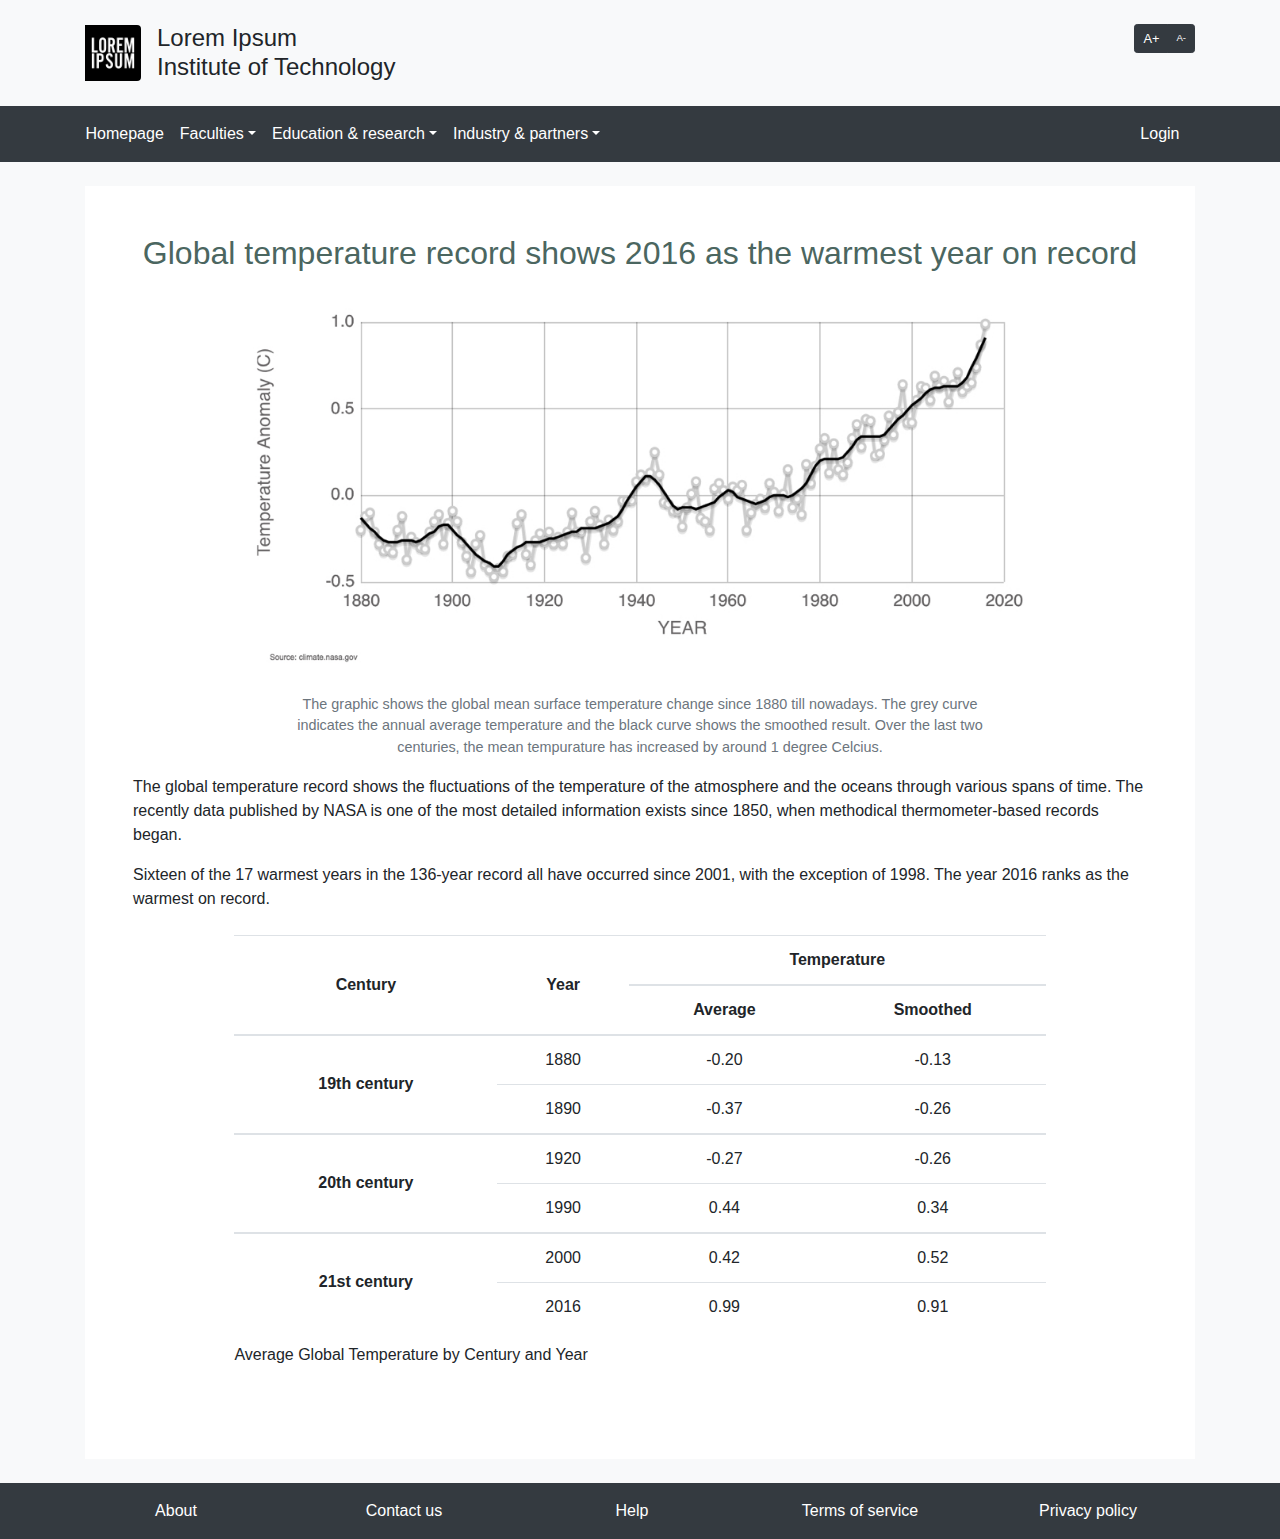
==== commit d13b681a: "ex7 adds clear heading structure to article" ====
--- a/src/article.html
+++ b/src/article.html
@@ -69,144 +69,151 @@
             <span class="navbar-toggler-icon"></span>
           </button>
           <div class="collapse navbar-collapse" id="nav-bar-content">
-            <div class="navbar-nav mr-auto">
-              <div class="nav-item">
-                <a class="nav-link" href="./" role="button">Homepage</a>
-              </div>
-              <div class="nav-item dropdown">
-                <a
-                  class="nav-link dropdown-toggle"
-                  href="#"
-                  id="nav-bar-faculties"
-                  role="button"
-                  >Faculties</a
-                >
-                <div class="dropdown-menu">
-                  <div>
-                    <a
-                      class="dropdown-item"
-                      href="./empty.html?title=Applied+sciences"
-                      role="button"
-                      >Applied sciences</a
-                    >
-                  </div>
-                  <div>
-                    <a
-                      class="dropdown-item"
-                      href="./empty.html?title=Architecture+%26+planning"
-                      role="button"
-                      >Architecture &amp; planning</a
-                    >
-                  </div>
-                  <div>
-                    <a
-                      class="dropdown-item"
-                      href="./empty.html?title=Construction+%26+environment"
-                      role="button"
-                      >Construction &amp; environment</a
-                    >
-                  </div>
-                  <div>
-                    <a
-                      class="dropdown-item"
-                      href="./empty.html?title=Engineering"
-                      role="button"
-                      >Engineering</a
-                    >
-                  </div>
-                  <div>
-                    <a
-                      class="dropdown-item"
-                      href="./empty.html?title=Health+%26+social+sciences"
-                      role="button"
-                      >Health &amp; social sciences</a
-                    >
-                  </div>
-                </div>
-              </div>
-              <div class="nav-item dropdown">
-                <a
-                  class="nav-link dropdown-toggle"
-                  href="#"
-                  id="nav-bar-education"
-                  role="button"
-                  >Education &amp; research</a
-                >
-                <div class="dropdown-menu">
-                  <div>
-                    <a
-                      class="dropdown-item"
-                      href="./empty.html?title=Bachelor"
-                      role="button"
-                      >Bachelor</a
-                    >
-                  </div>
-                  <div>
-                    <a
-                      class="dropdown-item"
-                      href="./empty.html?title=Master"
-                      role="button"
-                      >Master</a
-                    >
-                  </div>
-                  <div>
-                    <a
-                      class="dropdown-item"
-                      href="./empty.html?title=Continuing+education"
-                      role="button"
-                      >Continuing education</a
-                    >
-                  </div>
-                  <div>
-                    <a
-                      class="dropdown-item"
-                      href="./empty.html?title=Doctorate"
-                      role="button"
-                      >Doctorate</a
-                    >
-                  </div>
-                </div>
-              </div>
-              <div class="nav-item dropdown">
-                <a
-                  class="nav-link dropdown-toggle"
-                  href="#"
-                  id="nav-bar-industry"
-                  role="button"
-                  >Industry &amp; partners</a
-                >
-                <div class="dropdown-menu">
-                  <div>
-                    <a
-                      class="dropdown-item"
-                      href="./empty.html?title=Public+relations"
-                      role="button"
-                      >Public relations</a
-                    >
-                  </div>
-                  <div>
-                    <a
-                      class="dropdown-item"
-                      href="./empty.html?title=Commercialization"
-                      role="button"
-                      >Commercialization</a
-                    >
-                  </div>
-                  <div>
-                    <a
-                      class="dropdown-item"
-                      href="./empty.html?title=Sponsors+%26+partners"
-                      role="button"
-                      >Sponsors &amp; partners</a
-                    >
-                  </div>
-                </div>
-              </div>
-            </div>
-            <div class="navbar-nav">
-              <div class="nav-item">
-                <a class="nav-link" href="./login.html" role="button">Login</a>
-              </div>
+              <ul class="navbar-nav mr-auto">
+                  <li class="nav-item">
+                      <a class="nav-link" aria-haspopup="false" href="./" role="button">Homepage</a>
+                  </li>
+                  <li class="nav-item dropdown">
+                      <a
+                              class="nav-link dropdown-toggle"
+                              href="#"
+                              aria-haspopup="true"
+                              aria-expanded="false"
+                              id="nav-bar-faculties"
+                              role="button"
+                      >Faculties</a
+                      >
+                      <ul class="dropdown-menu">
+                          <li>
+                              <a
+                                      class="dropdown-item"
+                                      href="./empty.html?title=Applied+sciences"
+                                      role="button"
+                              >Applied sciences</a
+                              >
+                          </li>
+                          <li>
+                              <a
+                                      class="dropdown-item"
+                                      href="./empty.html?title=Architecture+%26+planning"
+                                      role="button"
+                              >Architecture &amp; planning</a
+                              >
+                          </li>
+                          <li>
+                              <a
+                                      class="dropdown-item"
+                                      href="./empty.html?title=Construction+%26+environment"
+                                      role="button"
+                              >Construction &amp; environment</a
+                              >
+                          </li>
+                          <li>
+                              <a
+                                      class="dropdown-item"
+                                      href="./empty.html?title=Engineering"
+                                      role="button"
+                              >Engineering</a
+                              >
+                          </li>
+                          <li>
+                              <a
+                                      class="dropdown-item"
+                                      href="./empty.html?title=Health+%26+social+sciences"
+                                      role="button"
+                              >Health &amp; social sciences</a
+                              >
+                          </li>
+                      </ul>
+                  </li>
+                  <li class="nav-item dropdown">
+                      <a
+                              class="nav-link dropdown-toggle"
+                              href="#"
+                              aria-haspopup="true"
+                              aria-expanded="false"
+                              id="nav-bar-education"
+                              role="button"
+                      >Education &amp; research</a
+                      >
+                      <ul class="dropdown-menu">
+                          <li>
+                              <a
+                                      class="dropdown-item"
+                                      href="./empty.html?title=Bachelor"
+                                      role="button"
+                              >Bachelor</a
+                              >
+                          </li>
+                          <li>
+                              <a
+                                      class="dropdown-item"
+                                      href="./empty.html?title=Master"
+                                      role="button"
+                              >Master</a
+                              >
+                          </li>
+                          <li>
+                              <a
+                                      class="dropdown-item"
+                                      href="./empty.html?title=Continuing+education"
+                                      role="button"
+                              >Continuing education</a
+                              >
+                          </li>
+                          <li>
+                              <a
+                                      class="dropdown-item"
+                                      href="./empty.html?title=Doctorate"
+                                      role="button"
+                              >Doctorate</a
+                              >
+                          </li>
+                      </ul>
+                  </li>
+                  <li class="nav-item dropdown">
+                      <a
+                              class="nav-link dropdown-toggle"
+                              href="#"
+                              aria-haspopup="true"
+                              aria-expanded="false"
+                              id="nav-bar-industry"
+                              role="button"
+                      >Industry &amp; partners</a
+                      >
+                      <ul class="dropdown-menu">
+                          <li>
+                              <a
+                                      class="dropdown-item"
+                                      href="./empty.html?title=Public+relations"
+                                      role="button"
+                              >Public relations</a
+                              >
+                          </li>
+                          <li>
+                              <a
+                                      class="dropdown-item"
+                                      href="./empty.html?title=Commercialization"
+                                      role="button"
+                              >Commercialization</a
+                              >
+                          </li>
+                          <li>
+                              <a
+                                      class="dropdown-item"
+                                      href="./empty.html?title=Sponsors+%26+partners"
+                                      role="button"
+                              >Sponsors &amp; partners</a
+                              >
+                          </li>
+                      </ul>
+                  </li>
+              </ul>
+              <ul class="navbar-nav">
+                  <li class="nav-item">
+                      <a class="nav-link" href="./login.html" role="button">Login</a>
+                  </li>
+              </ul>
             </div>
           </div>
         </div>
@@ -235,9 +242,9 @@
 
     <main class="container mt-4 main" id="main" role="main">
       <div class="p-5 bg-white">
-        <div class="text-primary text-center mb-4 title">
+        <h1 class="text-primary text-center mb-4 title">
           Global temperature record shows 2016 as the warmest year on record
-        </div>
+        </h1>
         <div class="text-center wrapper">
           <img src="./img/temperature.jpg" class="figure-img img-fluid"  alt="Line chart of the global Mean Temprature" aria-describedby="temprature-description"/>
           <p  id="temprature-description" class="figure-caption text-center px-5">
@@ -259,9 +266,10 @@
                     <caption>
                         <p>Average Global Temperature by Century and Year</p>
                     </caption>
-                    <col>
-                    <col>
-                    <colgroup span="2"></colgroup>
+                    <colgroup span="2">
+                        <col>
+                        <col>
+                    </colgroup>
                     <thead>
                         <tr>
                             <th class="align-middle" scope="colgroup" rowspan="2">Century</th>
@@ -360,8 +368,4 @@
     <script type="text/javascript" src="./js/common.js"></script>
     <script type="text/javascript" src="./js/article.js"></script>
 </body>
-</body>
-
-  </body>
-
 </html>
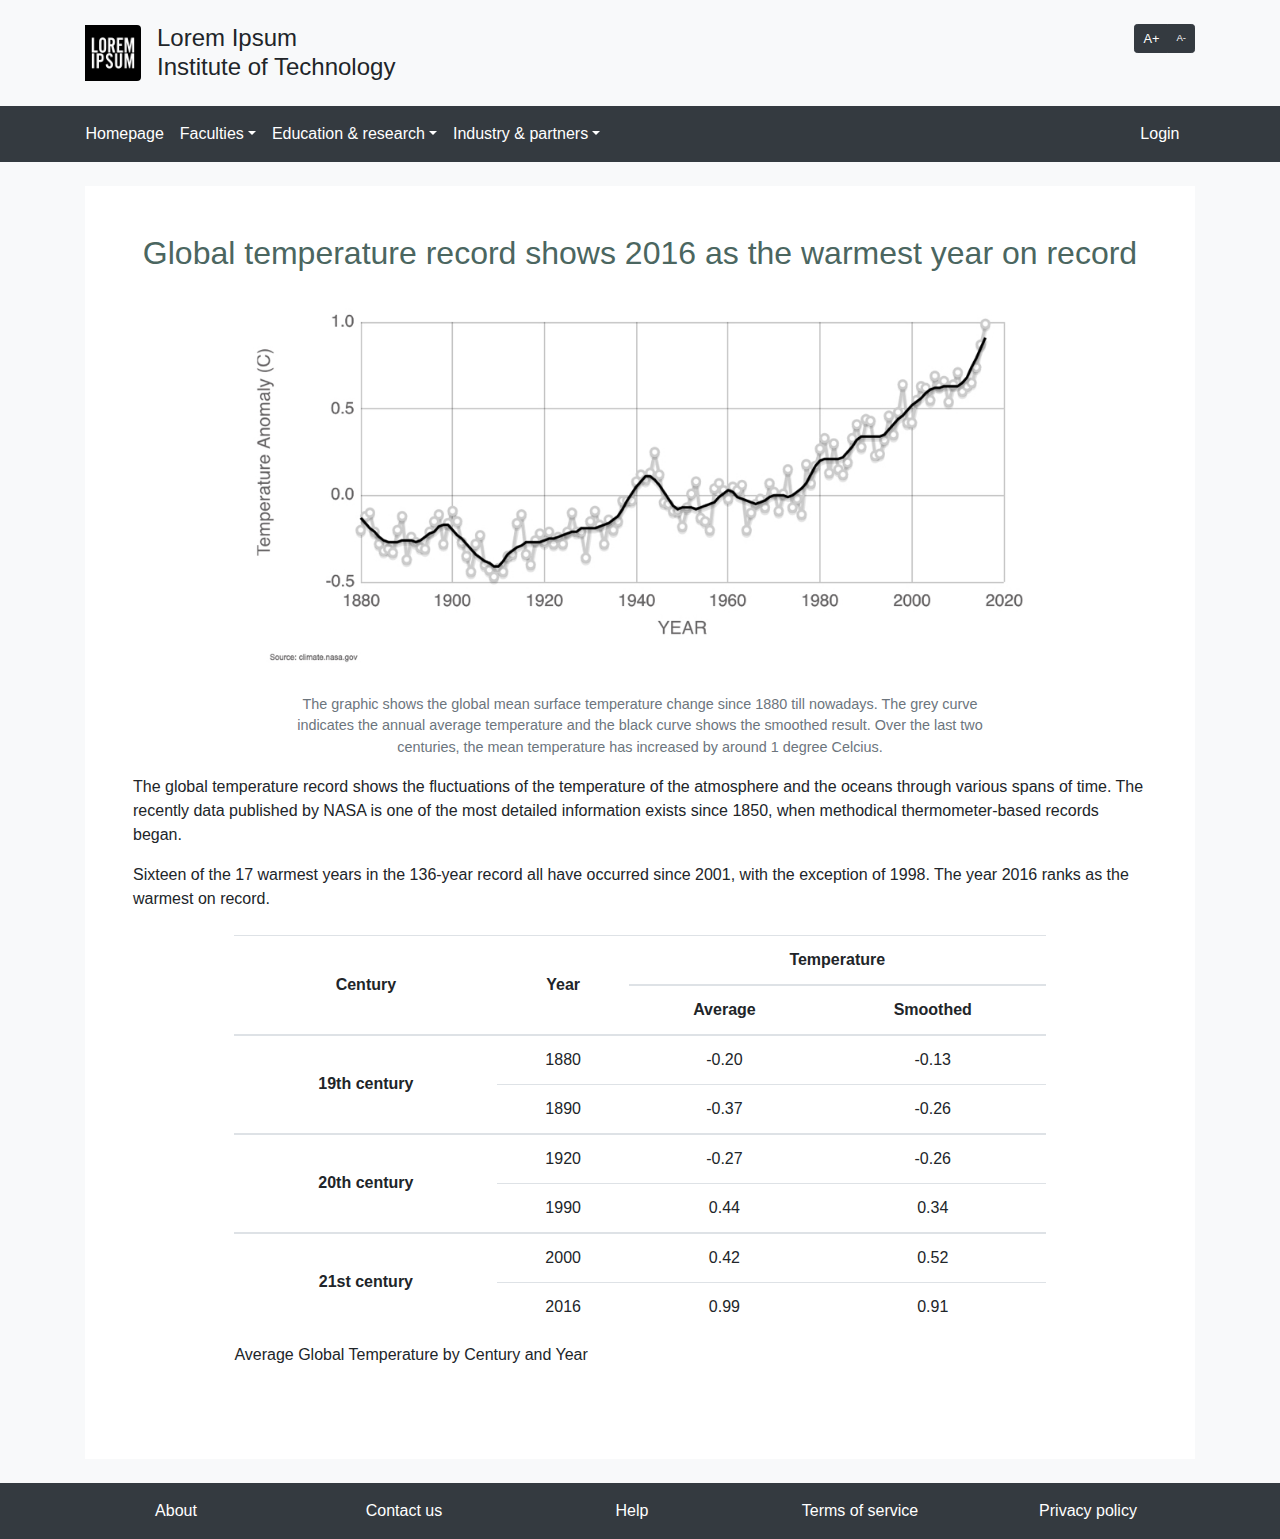
==== commit c366c81e: "ex7 fixes typos and adds clear label to logo" ====
--- a/src/article.html
+++ b/src/article.html
@@ -35,14 +35,14 @@
                 <button
                   class="btn btn-dark font-increase-button"
                   id="font-increase-button"
-                  aria-label="Increase font size"
+                  aria-label="Increase font size for desktop view"
                 >
                   A+
                 </button>
                 <button
                   class="btn btn-dark font-decrease-button"
                   id="font-decrease-button"
-                  aria-label="Decrease font size"
+                  aria-label="Decrease font size for desktop view"
                 >
                   A-
                 </button>
@@ -65,7 +65,7 @@
               alt="Logo of the Lorem Ipsum Institute of Technology"
             />
           </div>
-          <button class="navbar-toggler" type="button">
+          <button class="navbar-toggler" type="button" aria-label="navbar toggler">
             <span class="navbar-toggler-icon"></span>
           </button>
           <div class="collapse navbar-collapse" id="nav-bar-content">
@@ -221,16 +221,16 @@
           <div class="btn-toolbar justify-content-end">
             <div class="btn-group btn-group-sm">
               <button
-                class="btn btn-dark text-white font-increase-button"
+                class="btn btn-light text-black font-increase-button"
                 id="font-increase-button-1"
-                aria-label="Increase font size"
+                aria-label="Increase font size for mobile view"
               >
                 A+
               </button>
               <button
-                class="btn btn-dark text-white font-decrease-button"
+                class="btn btn-light text-black font-decrease-button"
                 id="font-decrease-button-1"
-                aria-label="Decrease font size"
+                aria-label="Decrease font size for mobile view"
               >
                 A-
               </button>
@@ -246,12 +246,12 @@
           Global temperature record shows 2016 as the warmest year on record
         </h1>
         <div class="text-center wrapper">
-          <img src="./img/temperature.jpg" class="figure-img img-fluid"  alt="Line chart of the global Mean Temprature" aria-describedby="temprature-description"/>
+          <img src="./img/temperature.jpg" class="figure-img img-fluid"  alt="Line chart of the global Mean Temperature" aria-describedby="temprature-description"/>
           <p  id="temprature-description" class="figure-caption text-center px-5">
             The graphic shows the global mean surface temperature change since
             1880 till nowadays. The grey curve indicates the annual average
             temperature and the black curve shows the smoothed result. Over the
-            last two centuries, the mean tempurature has increased by around 1
+            last two centuries, the mean temperature has increased by around 1
             degree Celcius.
           </p>
         </div>
@@ -367,5 +367,5 @@
     <script type="text/javascript" src="./js/bootstrap.js"></script>
     <script type="text/javascript" src="./js/common.js"></script>
     <script type="text/javascript" src="./js/article.js"></script>
-</body>
+  </body>
 </html>
